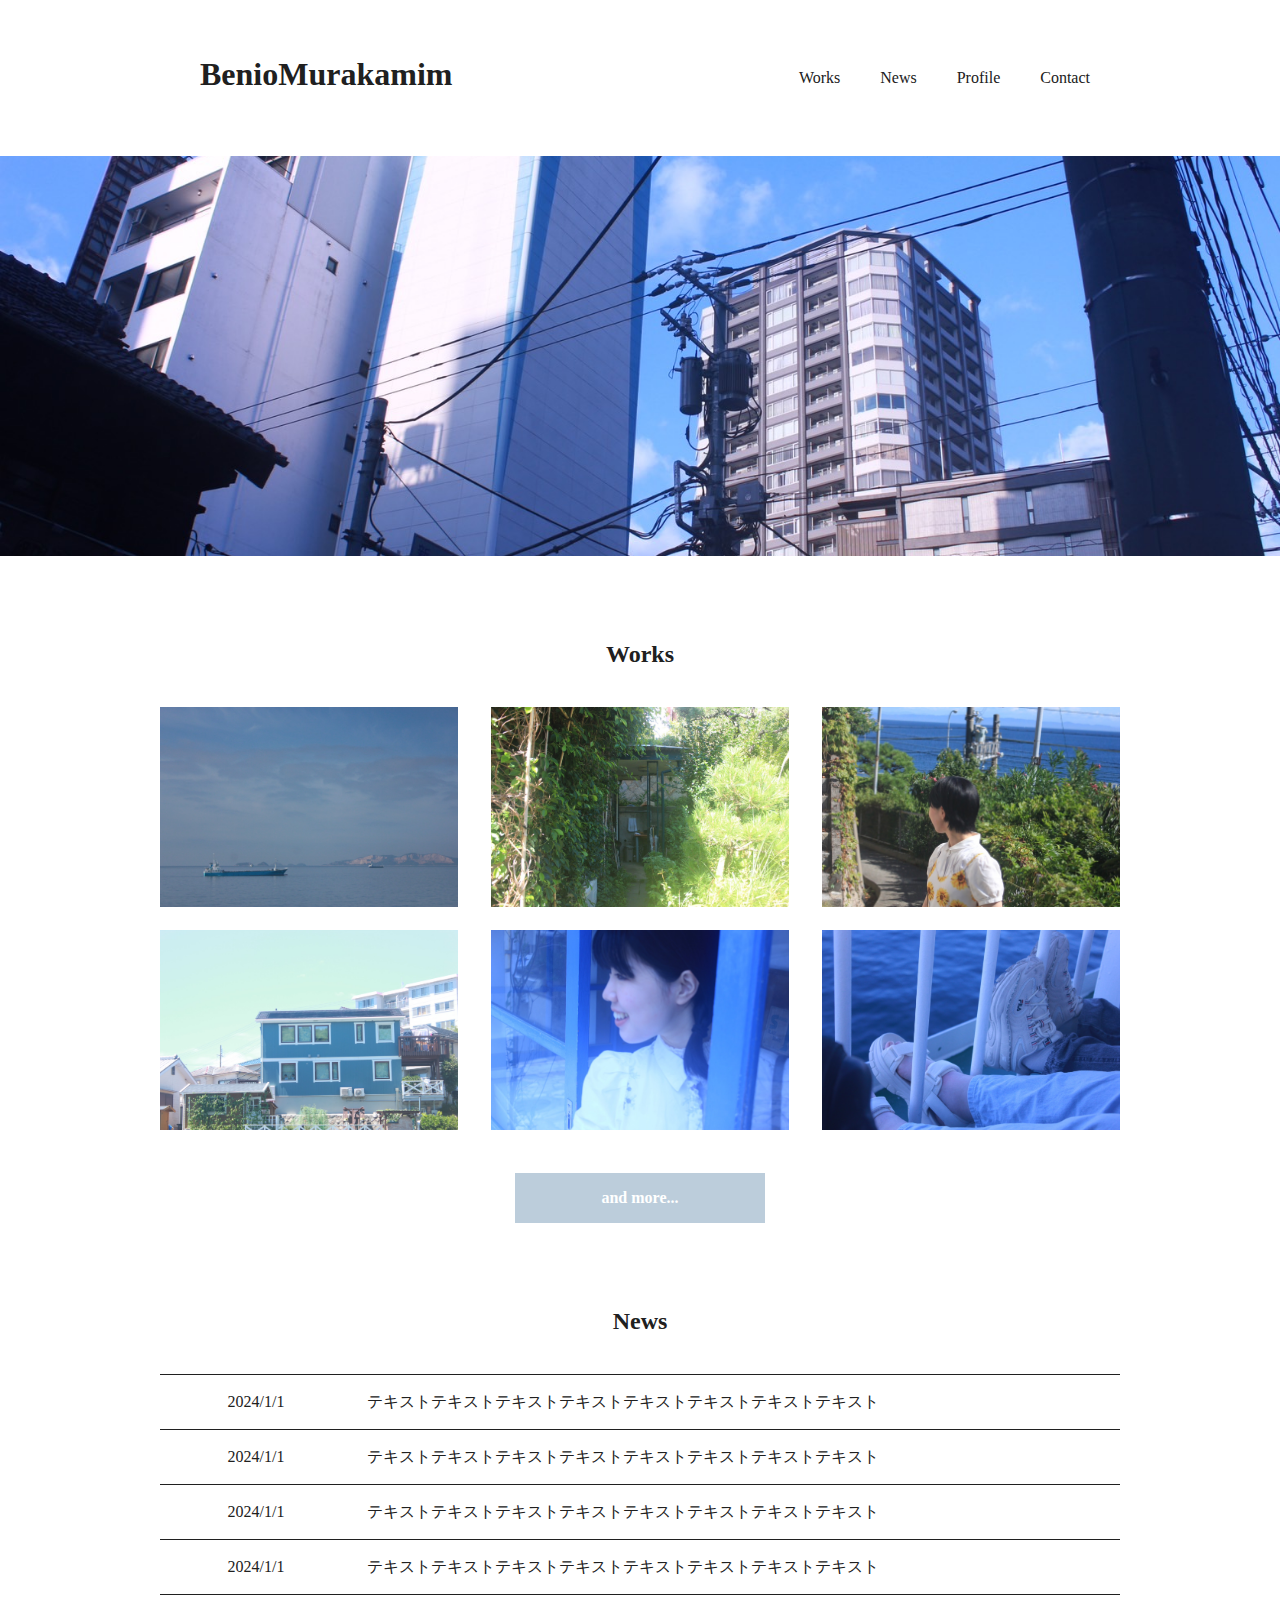
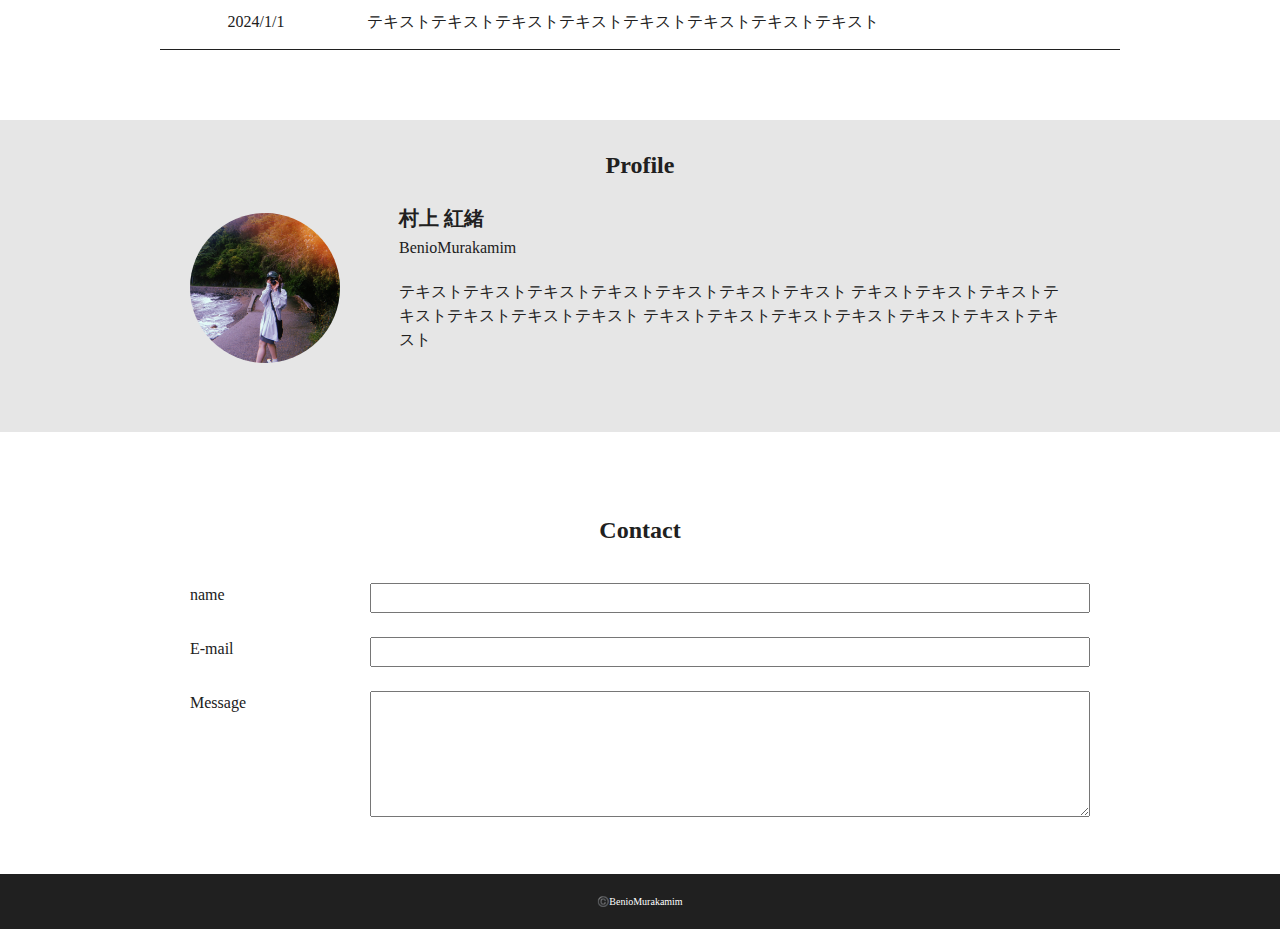
==== Benio/index.html @ e0129bee "Add files via upload" ====
<!DOCTYPE html>
<html lang="en">
<head>
    <meta charset="UTF-8">
    <meta name="viewport" content="width=device-width, initial-scale=1.0">
    <title>Document</title>
    <meta name="sabscription" content="sample">
    <link rel="stylesheet" href="./assets/css/reset.css">
    <link rel="stylesheet" href="./assets/css/style.css">
</head>
<body>
    <header id="header">
        <div id="title"><h1>BenioMurakamim</h1></div>
        <div id="menu">
            <nav class="menunav">
                <ul>
                    <li><a href="#works">Works</a></li>
                    <li><a href="#news">News</a></li>
                    <li><a href="#profile">Profile</a></li>
                    <li><a href="#contact">Contact</a></li>
                </ul>
            </nav>
        </div>
    </header>
<main>
    <div id="mainvisual">
        <picture>
            <source media="(max-width: 600px)" srcset="./assets/image/main01.jpg">
            <img src="./assets/image/main01.jpg" alt="テキストテキストテキスト">  
        </picture>
    </div>

    <section id="works">
        <h2 class="sec-title" id="works">Works</h2>

        <div class="works-box">
            <ul>
                <li><img src="./assets/image/photo09.jpg" alt="01"></li>
                <li><img src="./assets/image/photo02.jpg" alt="02"></li>
                <li><img src="./assets/image/photo03.jpg" alt="03"></li>
                <li><img src="./assets/image/photo04.jpg" alt="04"></li>
                <li><img src="./assets/image/photo05.jpg" alt="05"></li>
                <li><img src="./assets/image/photo06.jpg" alt="06"></li>
            </ul>
            <button id="works-button">
                <a href="./photo.html"><h3>and more...</h3></a>
            </button>
        </div>
        
    </section>

    <section id="News">
        <h2 class="sec-title" id="news">News</h2>

        <div class="news-box">
            <dl>
                <dt>2024/1/1</dt>
                <dd>テキストテキストテキストテキストテキストテキストテキストテキスト</dd>
                <dt>2024/1/1</dt>
                <dd>テキストテキストテキストテキストテキストテキストテキストテキスト</dd>
                <dt>2024/1/1</dt>
                <dd>テキストテキストテキストテキストテキストテキストテキストテキスト</dd>
                <dt>2024/1/1</dt>
                <dd>テキストテキストテキストテキストテキストテキストテキストテキスト</dd>
                <dt>2024/1/1</dt>
                <dd>テキストテキストテキストテキストテキストテキストテキストテキスト</dd>
            </dl>
        </div>
    </section>

    <section id="profile">
        <h2 class="prifile-title" id="profilr">Profile</h2>

        <figure class="profile-img">
            <img src="./assets/image/profile.jpg" alt="profile">
            <figcaption>
                    <h2>村上 紅緒</h2>
                    <p>BenioMurakamim</p>
                <p>テキストテキストテキストテキストテキストテキストテキスト
                    テキストテキストテキストテキストテキストテキストテキスト
                    テキストテキストテキストテキストテキストテキストテキスト
                </p>
            </figcaption>
        </figure>
        

    </section>    

    <section id="Contact">
        <h2 class="sec-title" id="contact">Contact</h2>

        <form action="#" method="post" class="formbox">
            <dl id="form">
                <dt><label for="name">name</label></dt>
                <dd><input type="text" id="name" name="name"></dd>
                <dt><label for="email">E-mail</label></dt>
                <dd><input type="email" id="email" name="email"></dd>
                <dt><label for="message">Message</label></dt>
                <dd><textarea name="massage" id="massage" rows="5"></textarea></dd>
            </dl>
        </form>
    </section>


</main>

    <footer>
        <div id="footer">
            <p>©️BenioMurakamim</p>
        </div>
    </footer>





</body>
</html>
---- Benio/assets/css/style.css ----
@charset "UTF-8";


body{
    color: #202020;
}

a{
    text-decoration: none;
}

img{
    max-width: 100%;
}

li{
    list-style: none;
}

header{
    max-width: 960px;
    display: flex;
    margin: 50px auto;
    justify-content: space-between;
}

#title{
    margin-left: 40px;
}

#title h1{
    color: #202020;
}


#menu{
    text-align: center;
    padding-right: 30px;
}

#header ul{
    display: flex;
    justify-content: space-between;
}

#header ul li{
    margin-left: 40px;
}

#header ul li a{
    color: #202020;
}

#mainvisual img{
    width:100%;
    max-width: 1920px;
    height: 400px;
    object-fit: cover;
}

main{
    text-align: center;
}

.sec-title{
    text-align: center;
    display: block;
    margin: 80px auto 35px;
}

.works-box{
    max-width: 960px;
    margin: 20px auto;
    display: block;
}

.works-box ul{
    margin-bottom: 20px;
    padding-left: 0;
    display: flex;
    flex-wrap: wrap;
    justify-content: space-between;
}

.works-box li{
    margin-bottom: 23px;
    width: 31%;
    position: relative;
    overflow: hidden;
}

.works-box li img {
    width: 100%;
    height: 200px; /* 高さを固定 */
    object-fit: cover;
    object-position: 50% 50%;
}

#works-button{
    width: 250px;
    height: 50px;
    border-style: none;
    background-color: #bccddb;
    margin: 0px auto;
}

#works-button h3{
    font-size: 16px;
    color: #fff;
}

.news-box{
    margin: 20px auto 70px auto;
    max-width: 960px;
}

.news-box dl{
    border-top: solid 1px #202020;
    display: flex;
    flex-wrap: wrap;
}

.news-box dl dt{
    width: 20%;
    padding: 15px 0;
    border-bottom: solid 1px #202020;
}

.news-box dl dd{
    width: 80%;
    padding: 15px;
    border-bottom: solid 1px #202020;
    text-align: left;
}


.prifile-title{
    margin-top: 7px;
    margin-bottom: 20px;
}

#profile{
    background-color: #e6e6e6;
    padding-top: 20px; /* 上部の余白 */
    padding-bottom: 60px; /* 下部の余白 */
}

.profile-img{
        display: flex;
        max-width: 960px;
        margin: 0 auto;
        align-items: center;
    }

.profile-img img {
        width: 150px; /* 画像の幅を指定 */
        height: 150px; /* アスペクト比を維持 */
        margin-left: 30px;
        margin-right: 10px;
        border-radius: 50%;
        object-fit: cover;
        
    }
    
.profile-img figcaption{
    width: 70%;
    margin: auto;
    
}

.profile-img figcaption h2{
    text-align: left;
    margin-bottom: 3px;
    font-size: 20px;
}

.profile-img figcaption p{
    text-align: left;
    margin-bottom: 20px;
}

#form {
    display: flex;
    flex-wrap: wrap;
    max-width: 960px;
    margin: 0 auto;
    padding: 0  30px;
}

#form dt {
    flex: 20%; /* 用語（dt）の幅を30%に固定 */
    margin-bottom: 30px;
    text-align: left;

}

#form dd {
    flex: 80%; /* 説明（dd）の幅を70%に固定 */
}


#form input, #form textarea {
    width: 100%; /* 入力フィールドを横幅いっぱいに広げる */
}

#footer{
    margin-top :50px;
    padding: 20px;
    text-align: center;
    background-color: #202020;
}

#footer p{
    color: #fff;
    font-size: 10px;
    
}

@media screen and (max-width: 600px){
    #header {
    max-width: 100%;
    height: auto;
    flex-direction: column;
    text-align: center;
    }

    #title{
        margin-left: 0px;
    }

    #menu{
        margin: 20px auto;
    }

    #header ul li:first-child {
        margin-left: 0;
    }

    .news-box dl dt{
        width: 100%;
        border-bottom: none;
    }
    
    .news-box dl dd{
        width: 100%;
        border-bottom: solid 1px #202020;
    }

    .profile-img{
        flex-direction: column;
    }

    .profile-img figcaption{
        margin-top: 30px;
        text-align: center;
    }

    #profile .profile-img figcaption h2
    ,#profile .profile-img figcaption p{
        text-align: center;
    }
}
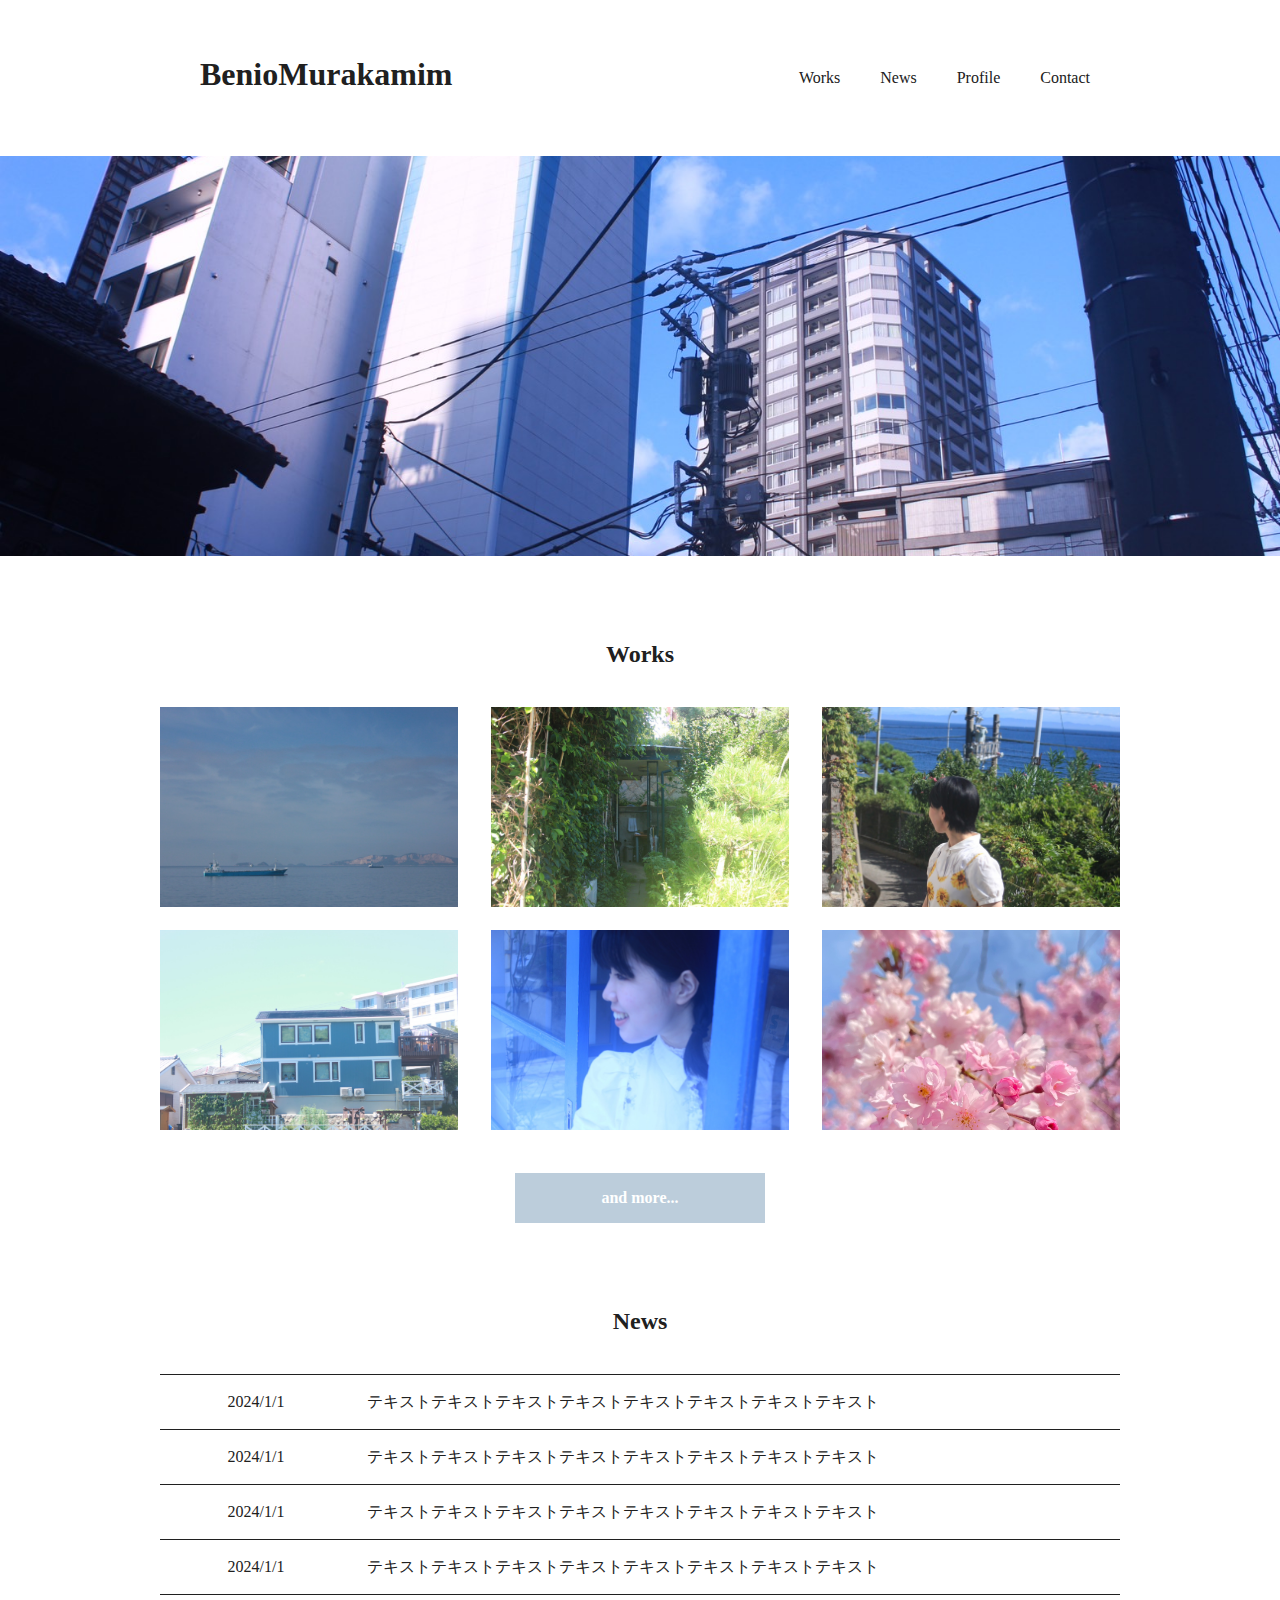
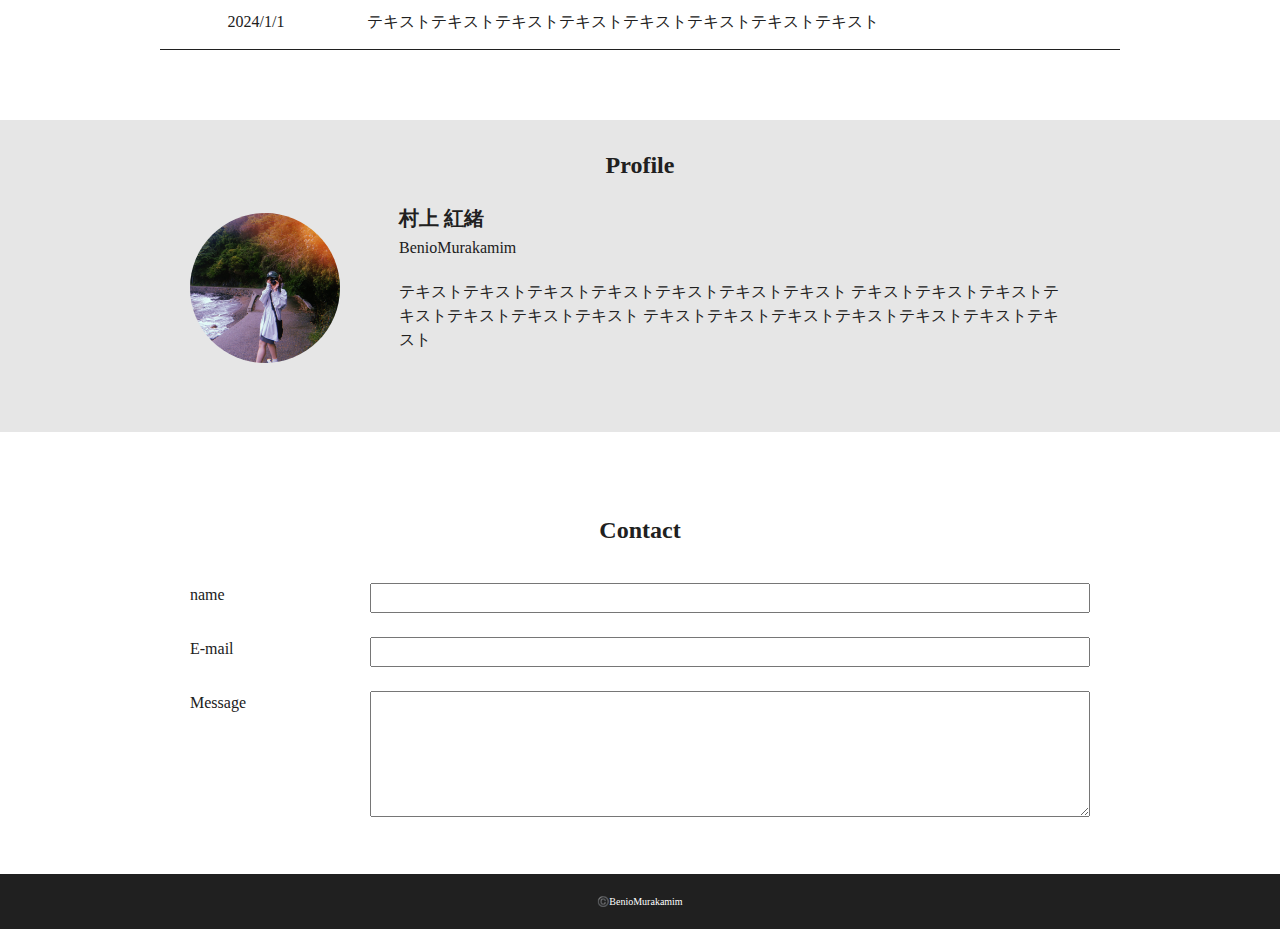
==== commit f48b2d51: "Update index.html" ====
--- a/Benio/index.html
+++ b/Benio/index.html
@@ -40,7 +40,7 @@
                 <li><img src="./assets/image/photo03.jpg" alt="03"></li>
                 <li><img src="./assets/image/photo04.jpg" alt="04"></li>
                 <li><img src="./assets/image/photo05.jpg" alt="05"></li>
-                <li><img src="./assets/image/photo06.jpg" alt="06"></li>
+                <li><img src="./assets/image/photo08.jpg" alt="06"></li>
             </ul>
             <button id="works-button">
                 <a href="./photo.html"><h3>and more...</h3></a>
@@ -115,4 +115,4 @@
 
 
 </body>
-</html>+</html>
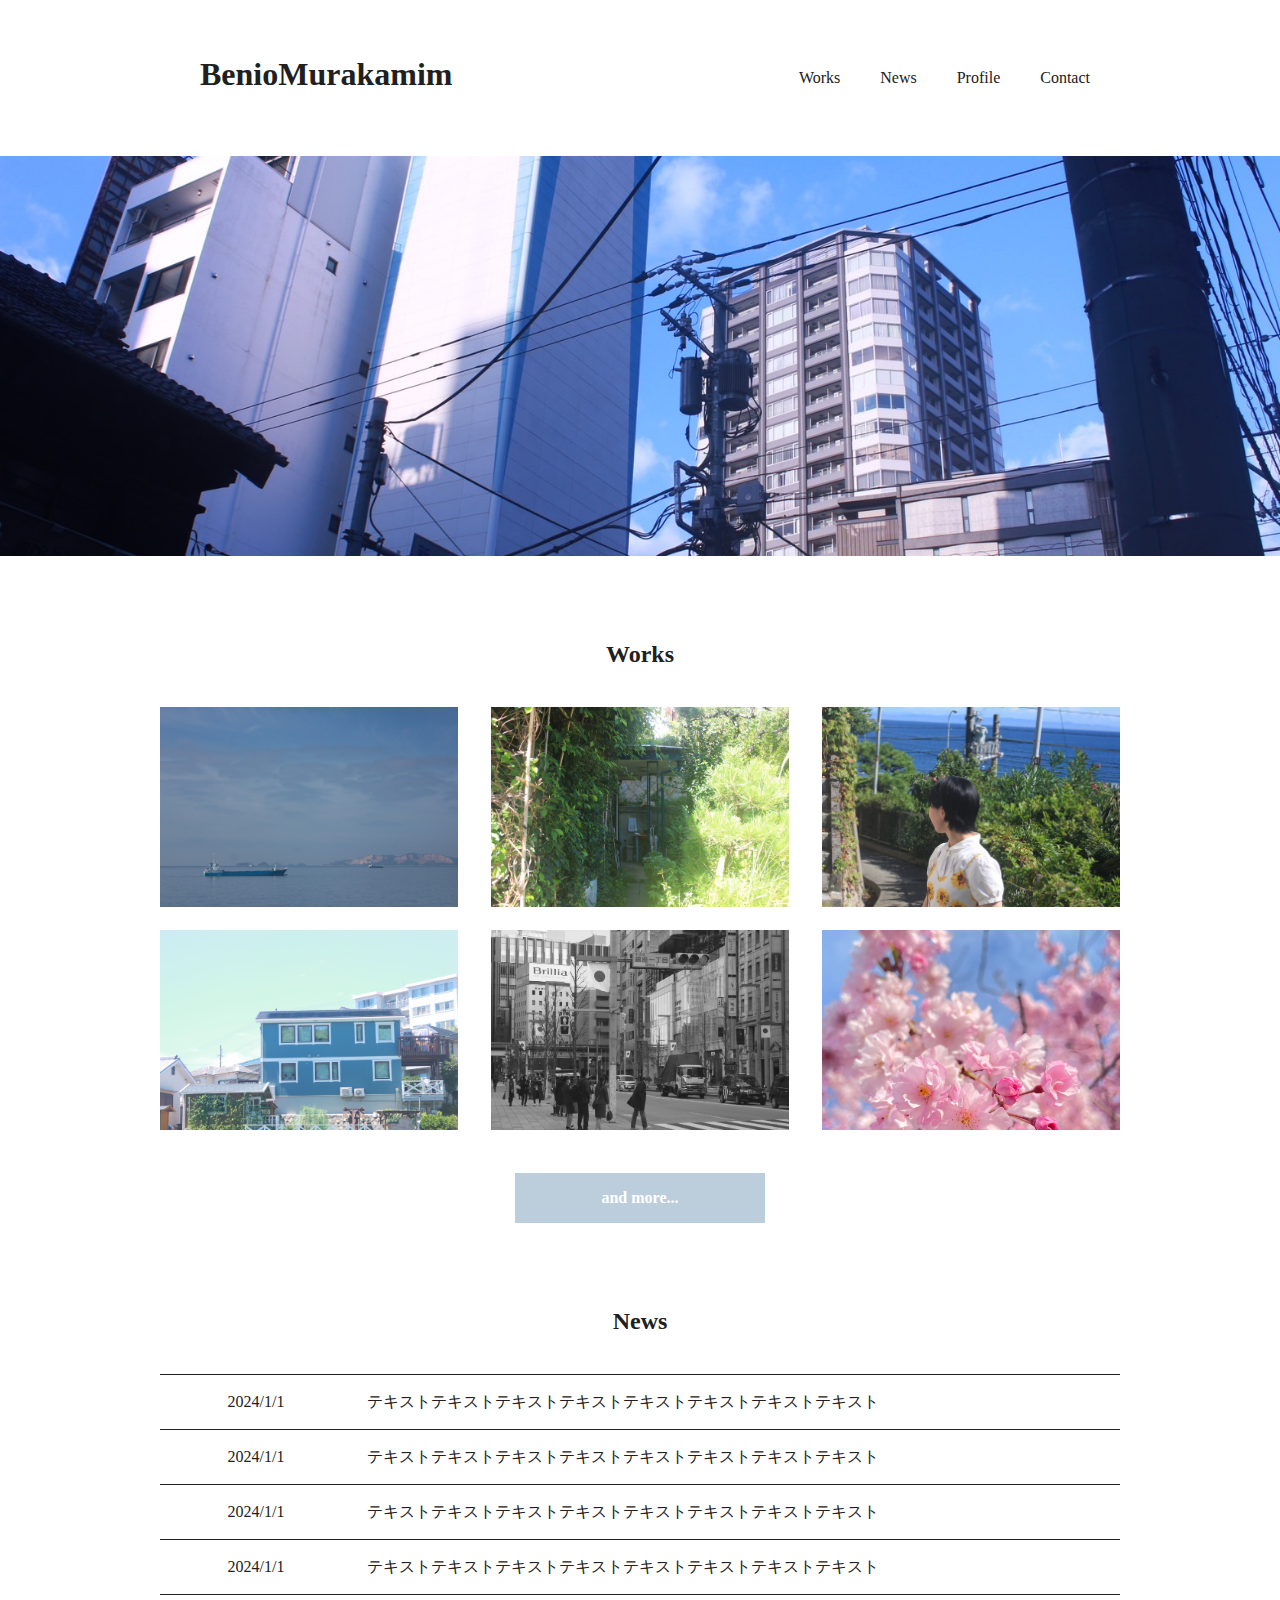
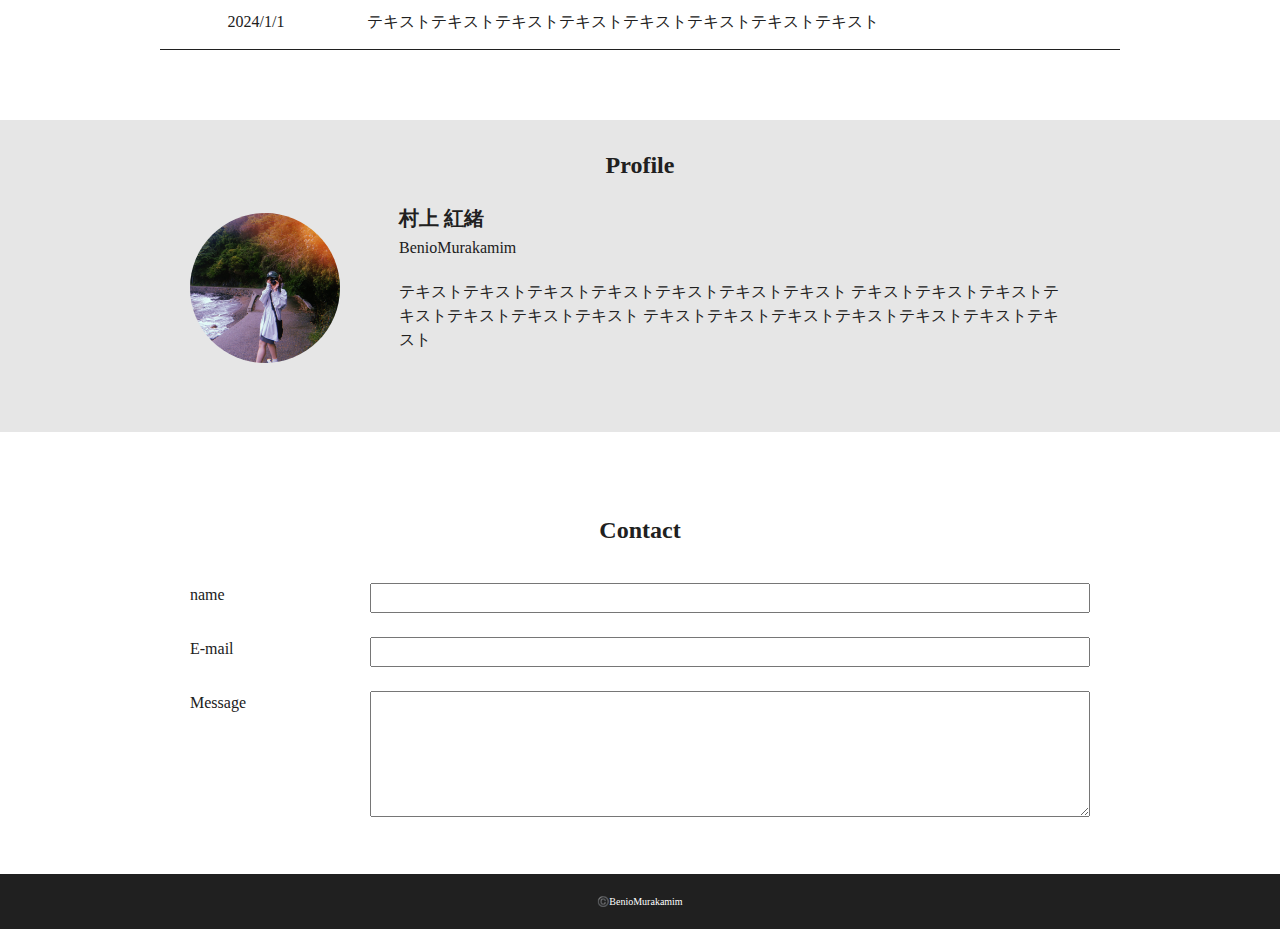
==== commit 9b1e78ae: "Update index.html" ====
--- a/Benio/index.html
+++ b/Benio/index.html
@@ -39,7 +39,7 @@
                 <li><img src="./assets/image/photo02.jpg" alt="02"></li>
                 <li><img src="./assets/image/photo03.jpg" alt="03"></li>
                 <li><img src="./assets/image/photo04.jpg" alt="04"></li>
-                <li><img src="./assets/image/photo05.jpg" alt="05"></li>
+                <li><img src="./assets/image/main02.jpg" alt="05"></li>
                 <li><img src="./assets/image/photo08.jpg" alt="06"></li>
             </ul>
             <button id="works-button">
